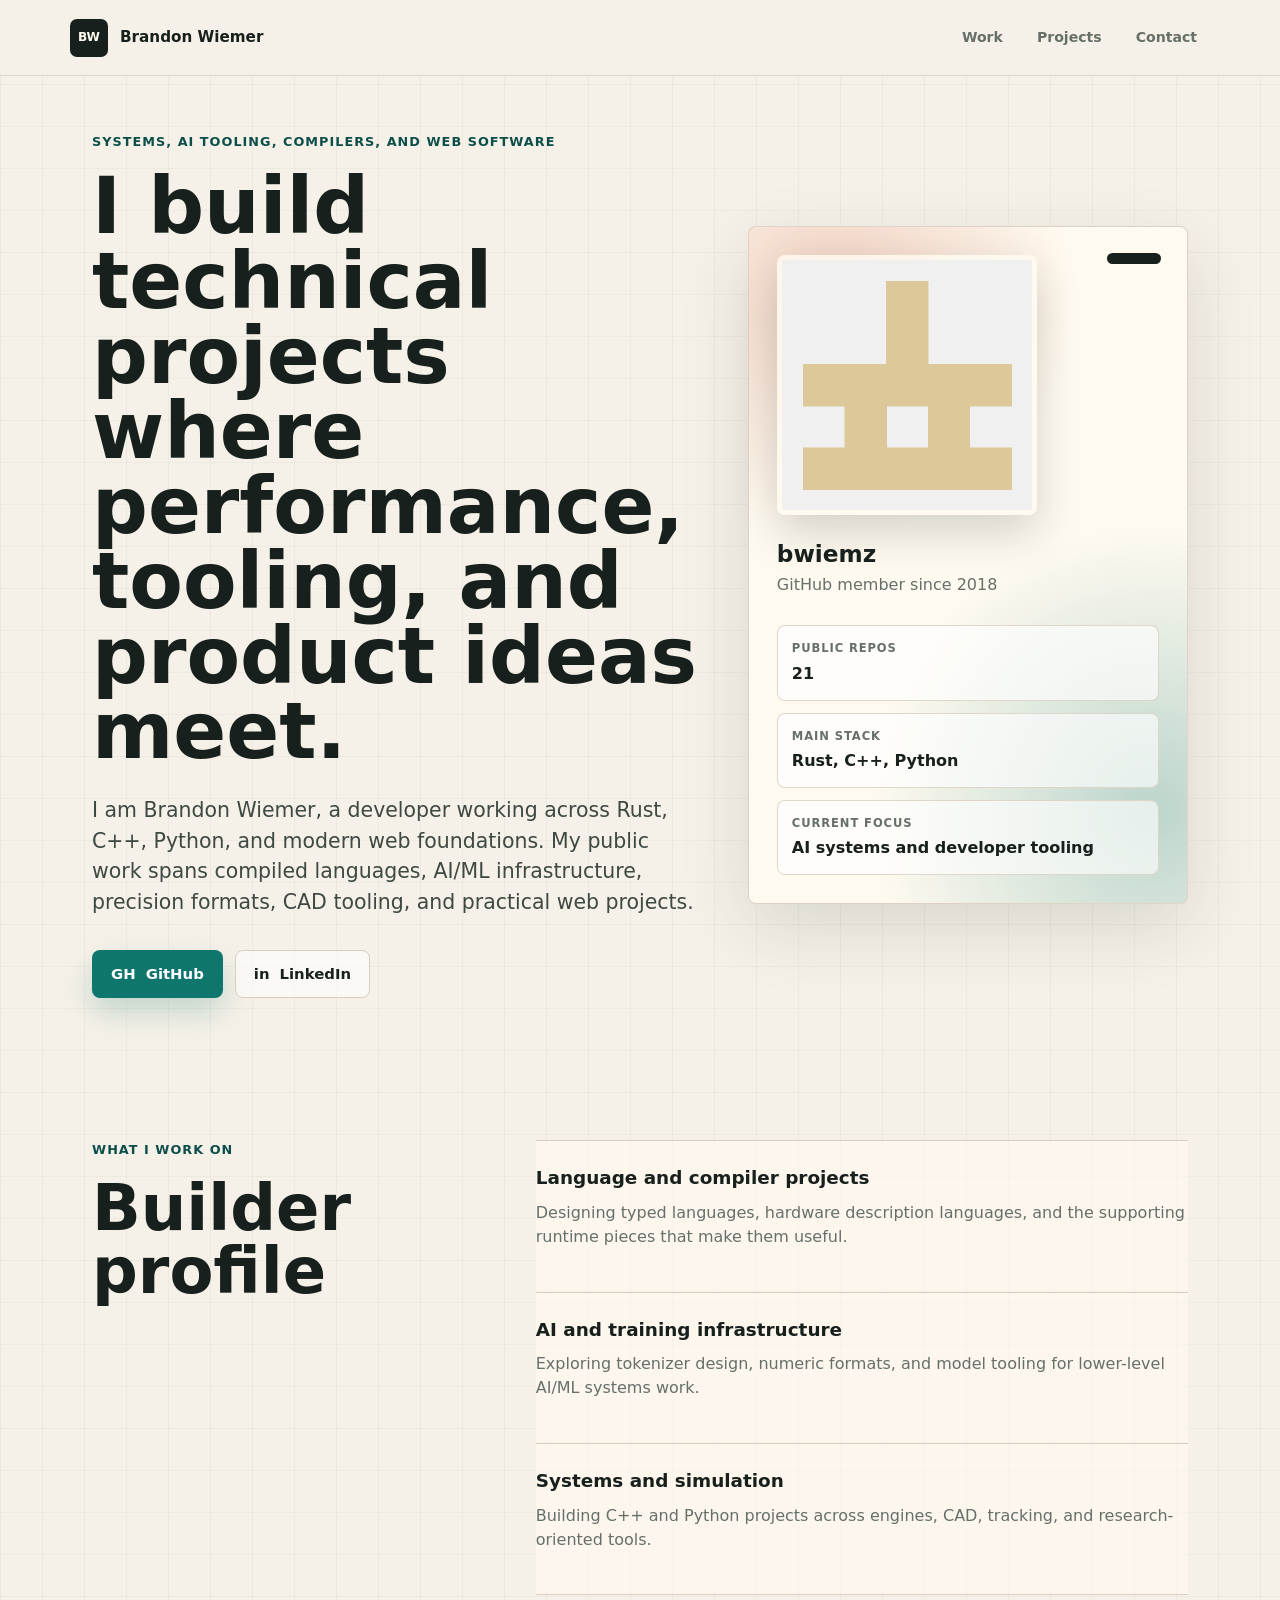
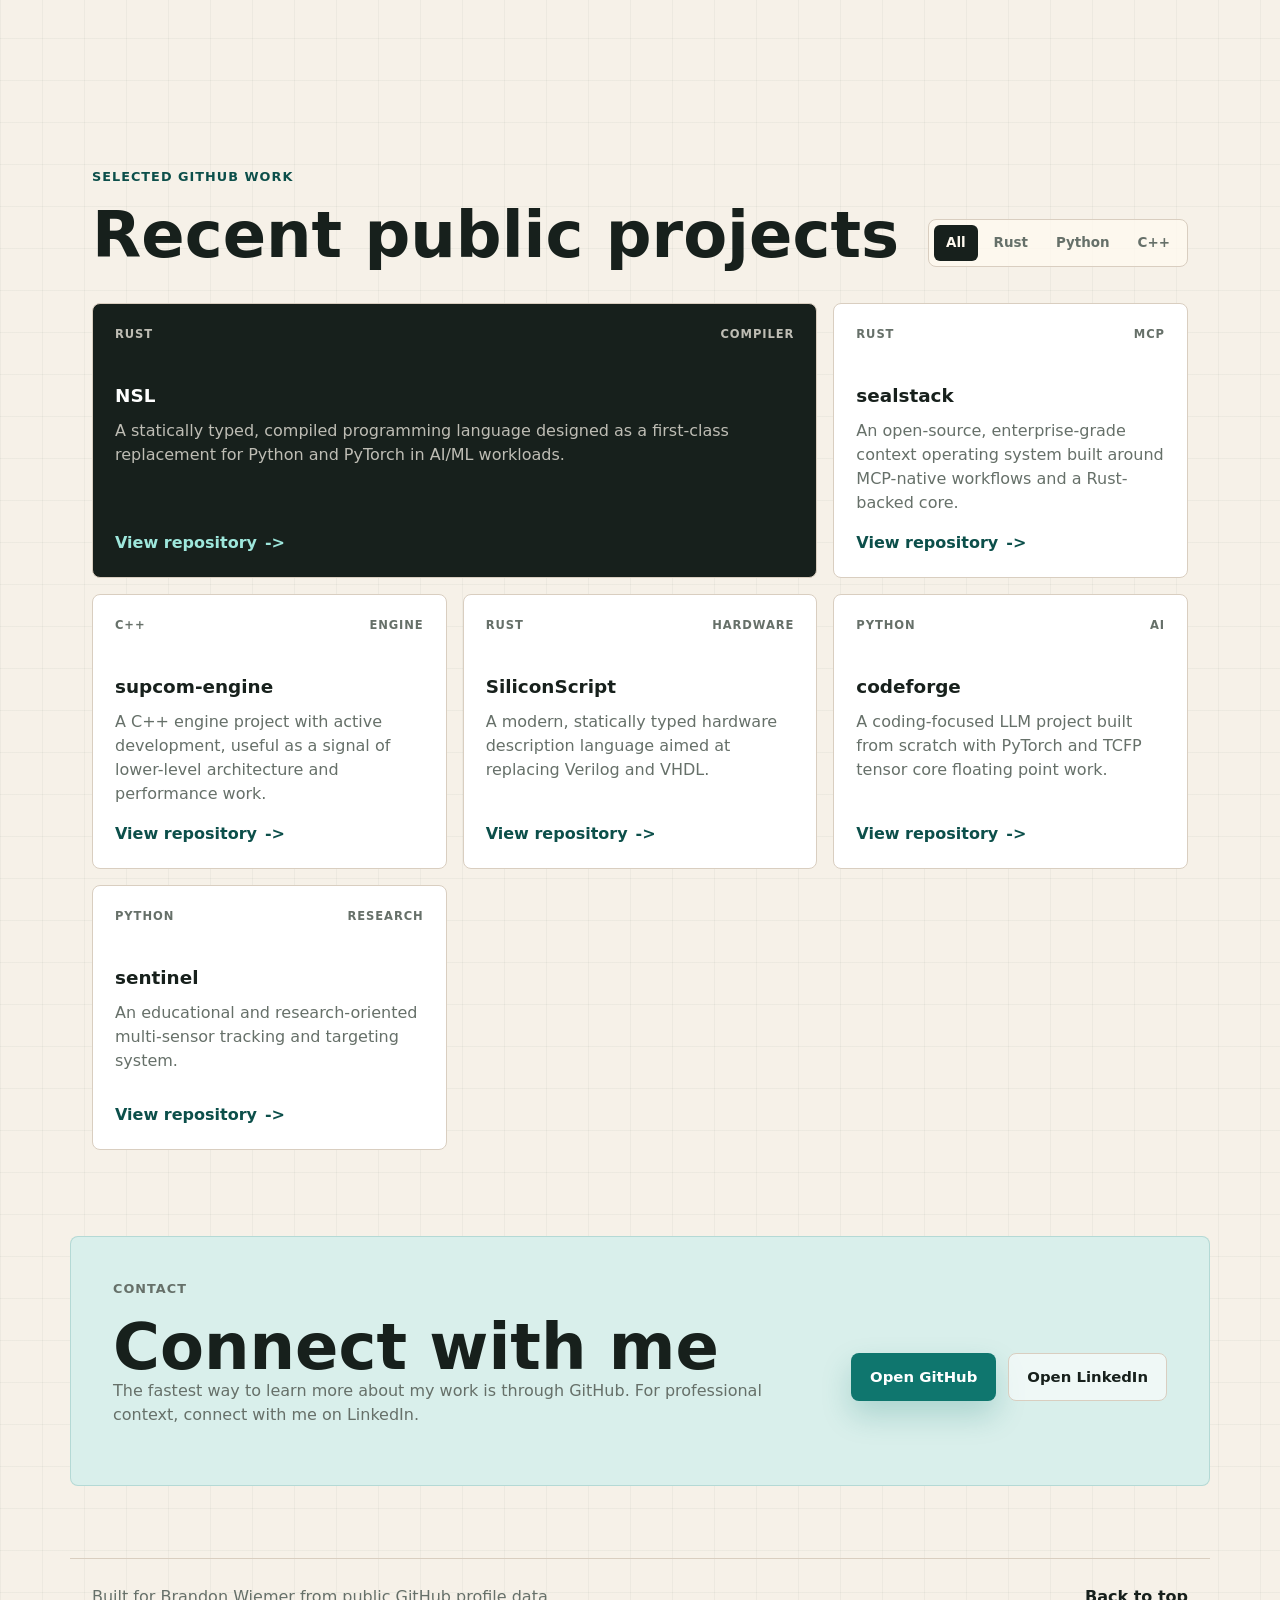
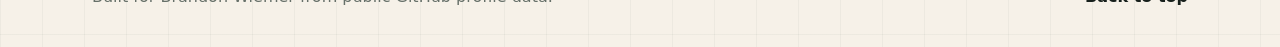
==== index.html @ 53d50779 "Create personal portfolio site" ====
<!doctype html>
<html lang="en">
  <head>
    <meta charset="utf-8">
    <meta name="viewport" content="width=device-width, initial-scale=1">
    <meta name="description" content="Personal portfolio for Brandon Wiemer, a developer building systems, AI tooling, languages, and hardware-adjacent software.">
    <title>Brandon Wiemer | Developer Portfolio</title>
    <link rel="stylesheet" href="styles.css">
  </head>
  <body>
    <header class="site-header" id="top">
      <a class="brand" href="#top" aria-label="Brandon Wiemer home">
        <span class="brand-mark">BW</span>
        <span>Brandon Wiemer</span>
      </a>

      <nav class="nav-links" aria-label="Primary navigation">
        <a href="#work">Work</a>
        <a href="#projects">Projects</a>
        <a href="#contact">Contact</a>
      </nav>
    </header>

    <main>
      <section class="hero section-band" aria-labelledby="intro-title">
        <div class="hero-copy">
          <p class="availability">Systems, AI tooling, compilers, and web software</p>
          <h1 id="intro-title">I build technical projects where performance, tooling, and product ideas meet.</h1>
          <p class="hero-text">
            I am Brandon Wiemer, a developer working across Rust, C++, Python, and modern web foundations.
            My public work spans compiled languages, AI/ML infrastructure, precision formats, CAD tooling, and practical web projects.
          </p>
          <div class="hero-actions" aria-label="Profile links">
            <a class="button primary" href="https://github.com/bwiemz" target="_blank" rel="noreferrer">
              <span aria-hidden="true">GH</span>
              GitHub
            </a>
            <a class="button secondary" href="https://www.linkedin.com/in/brandon-wiemer-1b8606152" target="_blank" rel="noreferrer">
              <span aria-hidden="true">in</span>
              LinkedIn
            </a>
          </div>
        </div>

        <aside class="profile-panel" aria-label="GitHub profile summary">
          <img src="assets/github-avatar.png" alt="Brandon Wiemer GitHub avatar" class="avatar">
          <div>
            <p class="profile-name">bwiemz</p>
            <p class="profile-meta">GitHub member since 2018</p>
          </div>
          <dl class="quick-stats">
            <div>
              <dt>Public repos</dt>
              <dd>21</dd>
            </div>
            <div>
              <dt>Main stack</dt>
              <dd>Rust, C++, Python</dd>
            </div>
            <div>
              <dt>Current focus</dt>
              <dd>AI systems and developer tooling</dd>
            </div>
          </dl>
        </aside>
      </section>

      <section class="section section-grid" id="work" aria-labelledby="work-title">
        <div>
          <p class="section-label">What I Work On</p>
          <h2 id="work-title">Builder profile</h2>
        </div>
        <div class="focus-list">
          <article>
            <h3>Language and compiler projects</h3>
            <p>Designing typed languages, hardware description languages, and the supporting runtime pieces that make them useful.</p>
          </article>
          <article>
            <h3>AI and training infrastructure</h3>
            <p>Exploring tokenizer design, numeric formats, and model tooling for lower-level AI/ML systems work.</p>
          </article>
          <article>
            <h3>Systems and simulation</h3>
            <p>Building C++ and Python projects across engines, CAD, tracking, and research-oriented tools.</p>
          </article>
        </div>
      </section>

      <section class="section projects-section" id="projects" aria-labelledby="projects-title">
        <div class="section-heading">
          <div>
            <p class="section-label">Selected GitHub Work</p>
            <h2 id="projects-title">Recent public projects</h2>
          </div>
          <div class="project-filters" aria-label="Filter projects">
            <button class="filter-button active" type="button" data-filter="all">All</button>
            <button class="filter-button" type="button" data-filter="Rust">Rust</button>
            <button class="filter-button" type="button" data-filter="Python">Python</button>
            <button class="filter-button" type="button" data-filter="C++">C++</button>
          </div>
        </div>

        <div class="project-grid" id="project-grid">
          <article class="project-card feature" data-language="Rust">
            <div class="project-topline">
              <span>Rust</span>
              <span>Compiler</span>
            </div>
            <h3>NSL</h3>
            <p>A statically typed, compiled programming language designed as a first-class replacement for Python and PyTorch in AI/ML workloads.</p>
            <a href="https://github.com/bwiemz/NSL" target="_blank" rel="noreferrer">View repository</a>
          </article>

          <article class="project-card" data-language="Rust">
            <div class="project-topline">
              <span>Rust</span>
              <span>MCP</span>
            </div>
            <h3>sealstack</h3>
            <p>An open-source, enterprise-grade context operating system built around MCP-native workflows and a Rust-backed core.</p>
            <a href="https://github.com/bwiemz/sealstack" target="_blank" rel="noreferrer">View repository</a>
          </article>

          <article class="project-card" data-language="C++">
            <div class="project-topline">
              <span>C++</span>
              <span>Engine</span>
            </div>
            <h3>supcom-engine</h3>
            <p>A C++ engine project with active development, useful as a signal of lower-level architecture and performance work.</p>
            <a href="https://github.com/bwiemz/supcom-engine" target="_blank" rel="noreferrer">View repository</a>
          </article>

          <article class="project-card" data-language="Rust">
            <div class="project-topline">
              <span>Rust</span>
              <span>Hardware</span>
            </div>
            <h3>SiliconScript</h3>
            <p>A modern, statically typed hardware description language aimed at replacing Verilog and VHDL.</p>
            <a href="https://github.com/bwiemz/SiliconScript" target="_blank" rel="noreferrer">View repository</a>
          </article>

          <article class="project-card" data-language="Python">
            <div class="project-topline">
              <span>Python</span>
              <span>AI</span>
            </div>
            <h3>codeforge</h3>
            <p>A coding-focused LLM project built from scratch with PyTorch and TCFP tensor core floating point work.</p>
            <a href="https://github.com/bwiemz/codeforge" target="_blank" rel="noreferrer">View repository</a>
          </article>

          <article class="project-card" data-language="Python">
            <div class="project-topline">
              <span>Python</span>
              <span>Research</span>
            </div>
            <h3>sentinel</h3>
            <p>An educational and research-oriented multi-sensor tracking and targeting system.</p>
            <a href="https://github.com/bwiemz/sentinel" target="_blank" rel="noreferrer">View repository</a>
          </article>
        </div>
      </section>

      <section class="section contact-section" id="contact" aria-labelledby="contact-title">
        <div>
          <p class="section-label">Contact</p>
          <h2 id="contact-title">Connect with me</h2>
          <p>
            The fastest way to learn more about my work is through GitHub. For professional context,
            connect with me on LinkedIn.
          </p>
        </div>
        <div class="contact-actions">
          <a class="button primary" href="https://github.com/bwiemz" target="_blank" rel="noreferrer">Open GitHub</a>
          <a class="button secondary" href="https://www.linkedin.com/in/brandon-wiemer-1b8606152" target="_blank" rel="noreferrer">Open LinkedIn</a>
        </div>
      </section>
    </main>

    <footer class="site-footer">
      <p>Built for Brandon Wiemer from public GitHub profile data.</p>
      <a href="#top">Back to top</a>
    </footer>

    <script src="script.js"></script>
  </body>
</html>
---- styles.css ----
:root {
  color-scheme: light;
  --bg: #f6f1e8;
  --ink: #17201c;
  --muted: #667069;
  --surface: #fffaf0;
  --surface-strong: #ffffff;
  --line: #d9cec0;
  --accent: #0f766e;
  --accent-dark: #0c4f4a;
  --accent-soft: #d9efeb;
  --coral: #c6583b;
  --gold: #c7932e;
  --shadow: 0 24px 70px rgba(31, 42, 37, 0.13);
  --radius: 8px;
  --max: 1140px;
  font-family: Inter, ui-sans-serif, system-ui, -apple-system, BlinkMacSystemFont, "Segoe UI", sans-serif;
}

* {
  box-sizing: border-box;
}

html {
  scroll-behavior: smooth;
}

body {
  margin: 0;
  background:
    linear-gradient(90deg, rgba(23, 32, 28, 0.04) 1px, transparent 1px),
    linear-gradient(rgba(23, 32, 28, 0.04) 1px, transparent 1px),
    var(--bg);
  background-size: 42px 42px;
  color: var(--ink);
  line-height: 1.5;
  overflow-x: hidden;
}

a {
  color: inherit;
}

.site-header {
  align-items: center;
  backdrop-filter: blur(18px);
  background: rgba(246, 241, 232, 0.82);
  border-bottom: 1px solid rgba(217, 206, 192, 0.8);
  display: flex;
  justify-content: space-between;
  left: 0;
  padding: 18px max(22px, calc((100vw - var(--max)) / 2));
  position: sticky;
  right: 0;
  top: 0;
  z-index: 10;
}

.brand {
  align-items: center;
  display: inline-flex;
  font-size: 0.95rem;
  font-weight: 800;
  gap: 12px;
  letter-spacing: 0;
  text-decoration: none;
}

.brand-mark {
  align-items: center;
  aspect-ratio: 1;
  background: var(--ink);
  border-radius: 7px;
  color: var(--surface);
  display: inline-flex;
  font-size: 0.76rem;
  justify-content: center;
  width: 38px;
}

.nav-links {
  display: flex;
  gap: 8px;
}

.nav-links a {
  border-radius: 999px;
  color: var(--muted);
  font-size: 0.88rem;
  font-weight: 700;
  padding: 9px 13px;
  text-decoration: none;
}

.nav-links a:hover,
.nav-links a:focus-visible {
  background: rgba(15, 118, 110, 0.09);
  color: var(--accent-dark);
  outline: none;
}

.section,
.section-band {
  margin: 0 auto;
  max-width: var(--max);
  padding: 86px 22px;
}

.hero {
  align-items: center;
  display: grid;
  gap: 48px;
  grid-template-columns: minmax(0, 1.16fr) minmax(300px, 0.84fr);
  min-height: calc(100vh - 76px);
  padding-bottom: 56px;
  padding-top: 56px;
}

.availability,
.section-label {
  color: var(--accent-dark);
  font-size: 0.8rem;
  font-weight: 900;
  letter-spacing: 0.08em;
  margin: 0 0 18px;
  text-transform: uppercase;
}

h1,
h2,
h3,
p {
  margin-top: 0;
}

h1 {
  font-size: clamp(3.05rem, 6.1vw, 5.5rem);
  letter-spacing: 0;
  line-height: 0.96;
  margin-bottom: 26px;
  max-width: 760px;
}

h2 {
  font-size: clamp(2rem, 5vw, 4.2rem);
  letter-spacing: 0;
  line-height: 0.98;
  margin-bottom: 0;
}

h3 {
  font-size: 1.15rem;
  line-height: 1.18;
  margin-bottom: 12px;
}

.hero-text {
  color: #3d4942;
  font-size: clamp(1.04rem, 2vw, 1.28rem);
  max-width: 720px;
}

.hero-actions,
.contact-actions {
  display: flex;
  flex-wrap: wrap;
  gap: 12px;
  margin-top: 32px;
}

.button {
  align-items: center;
  border: 1px solid transparent;
  border-radius: var(--radius);
  display: inline-flex;
  font-size: 0.93rem;
  font-weight: 800;
  gap: 10px;
  justify-content: center;
  min-height: 48px;
  padding: 0 18px;
  text-decoration: none;
  transition: transform 160ms ease, box-shadow 160ms ease, background 160ms ease;
}

.button:hover,
.button:focus-visible {
  outline: none;
  transform: translateY(-2px);
}

.button.primary {
  background: var(--accent);
  box-shadow: 0 14px 30px rgba(15, 118, 110, 0.22);
  color: white;
}

.button.secondary {
  background: rgba(255, 255, 255, 0.58);
  border-color: var(--line);
  color: var(--ink);
}

.profile-panel {
  background:
    radial-gradient(circle at 20% 10%, rgba(198, 88, 59, 0.25), transparent 34%),
    radial-gradient(circle at 92% 86%, rgba(15, 118, 110, 0.28), transparent 40%),
    var(--surface);
  border: 1px solid rgba(217, 206, 192, 0.86);
  border-radius: var(--radius);
  box-shadow: var(--shadow);
  padding: 28px;
  position: relative;
}

.profile-panel::before {
  background: var(--ink);
  border-radius: 999px;
  content: "";
  height: 11px;
  position: absolute;
  right: 26px;
  top: 26px;
  width: 54px;
}

.avatar {
  aspect-ratio: 1;
  border: 5px solid rgba(255, 250, 240, 0.88);
  border-radius: var(--radius);
  box-shadow: 0 18px 45px rgba(23, 32, 28, 0.18);
  display: block;
  margin-bottom: 22px;
  object-fit: cover;
  width: min(100%, 260px);
}

.profile-name {
  font-size: 1.45rem;
  font-weight: 900;
  margin-bottom: 2px;
}

.profile-meta {
  color: var(--muted);
  margin-bottom: 28px;
}

.quick-stats {
  display: grid;
  gap: 12px;
  margin: 0;
}

.quick-stats div {
  background: rgba(255, 255, 255, 0.62);
  border: 1px solid rgba(217, 206, 192, 0.8);
  border-radius: var(--radius);
  padding: 14px;
}

.quick-stats dt {
  color: var(--muted);
  font-size: 0.72rem;
  font-weight: 900;
  letter-spacing: 0.08em;
  margin-bottom: 4px;
  text-transform: uppercase;
}

.quick-stats dd {
  font-size: 1rem;
  font-weight: 850;
  margin: 0;
}

.section-grid {
  display: grid;
  gap: 44px;
  grid-template-columns: 0.76fr 1.24fr;
}

.focus-list {
  display: grid;
  gap: 1px;
}

.focus-list article {
  background: rgba(255, 250, 240, 0.68);
  border-top: 1px solid var(--line);
  padding: 26px 0;
}

.focus-list article:last-child {
  border-bottom: 1px solid var(--line);
}

.focus-list p,
.project-card p,
.contact-section p,
.site-footer p {
  color: var(--muted);
}

.section-heading {
  align-items: end;
  display: flex;
  gap: 24px;
  justify-content: space-between;
  margin-bottom: 36px;
}

.project-filters {
  background: rgba(255, 250, 240, 0.78);
  border: 1px solid var(--line);
  border-radius: var(--radius);
  display: flex;
  gap: 4px;
  padding: 5px;
}

.filter-button {
  background: transparent;
  border: 0;
  border-radius: 6px;
  color: var(--muted);
  cursor: pointer;
  font: inherit;
  font-size: 0.84rem;
  font-weight: 850;
  min-height: 36px;
  padding: 0 12px;
}

.filter-button.active,
.filter-button:hover,
.filter-button:focus-visible {
  background: var(--ink);
  color: var(--surface);
  outline: none;
}

.project-grid {
  display: grid;
  gap: 16px;
  grid-template-columns: repeat(3, minmax(0, 1fr));
}

.project-card {
  background: var(--surface-strong);
  border: 1px solid var(--line);
  border-radius: var(--radius);
  display: flex;
  flex-direction: column;
  min-height: 265px;
  padding: 22px;
}

.project-card.feature {
  background: var(--ink);
  color: white;
  grid-column: span 2;
}

.project-card.feature p,
.project-card.feature .project-topline {
  color: rgba(255, 250, 240, 0.72);
}

.project-topline {
  color: var(--muted);
  display: flex;
  font-size: 0.72rem;
  font-weight: 900;
  justify-content: space-between;
  letter-spacing: 0.08em;
  margin-bottom: 42px;
  text-transform: uppercase;
}

.project-card a {
  align-items: center;
  color: var(--accent-dark);
  display: inline-flex;
  font-weight: 900;
  margin-top: auto;
  text-decoration: none;
}

.project-card.feature a {
  color: #9ee7dc;
}

.project-card a::after {
  content: "->";
  margin-left: 8px;
}

.project-card.is-hidden {
  display: none;
}

.contact-section {
  align-items: center;
  background: var(--accent-soft);
  border: 1px solid rgba(15, 118, 110, 0.18);
  border-radius: var(--radius);
  display: grid;
  gap: 32px;
  grid-template-columns: minmax(0, 1fr) auto;
  margin-bottom: 72px;
  padding: 42px;
}

.site-footer {
  align-items: center;
  border-top: 1px solid var(--line);
  display: flex;
  justify-content: space-between;
  margin: 0 auto;
  max-width: var(--max);
  padding: 26px 22px 38px;
}

.site-footer p {
  margin: 0;
}

.site-footer a {
  font-weight: 850;
  text-decoration: none;
}

@media (max-width: 860px) {
  .site-header {
    align-items: flex-start;
    gap: 16px;
  }

  .nav-links {
    flex-wrap: wrap;
    justify-content: flex-end;
  }

  .hero,
  .section-grid,
  .contact-section {
    grid-template-columns: 1fr;
  }

  .hero {
    min-height: auto;
    padding-top: 56px;
  }

  .section,
  .section-band {
    padding: 64px 20px;
  }

  .section-heading {
    align-items: flex-start;
    flex-direction: column;
  }

  .project-grid {
    grid-template-columns: 1fr 1fr;
  }

  .project-card.feature {
    grid-column: span 2;
  }

  .contact-actions {
    margin-top: 0;
  }
}

@media (max-width: 560px) {
  .site-header {
    flex-wrap: wrap;
    position: static;
  }

  .brand {
    font-size: 0.84rem;
  }

  .nav-links a {
    padding: 7px 8px;
  }

  .nav-links {
    justify-content: flex-start;
    width: 100%;
  }

  h1 {
    font-size: 2.35rem;
    line-height: 1.05;
    max-width: 100%;
  }

  .hero-copy,
  .profile-panel,
  .section-heading,
  .focus-list,
  .project-grid,
  .contact-section {
    max-width: 350px;
  }

  .availability,
  .section-label {
    font-size: 0.72rem;
    letter-spacing: 0.04em;
    line-height: 1.35;
  }

  .hero-text {
    font-size: 1rem;
  }

  .hero-actions,
  .project-filters,
  .contact-actions,
  .site-footer {
    align-items: stretch;
    flex-direction: column;
  }

  .project-filters {
    width: 100%;
  }

  .project-grid {
    grid-template-columns: 1fr;
  }

  .project-card.feature {
    grid-column: span 1;
  }

  .contact-section {
    padding: 26px;
  }
}

@media (prefers-reduced-motion: reduce) {
  html {
    scroll-behavior: auto;
  }

  *,
  *::before,
  *::after {
    transition-duration: 0.01ms !important;
  }
}
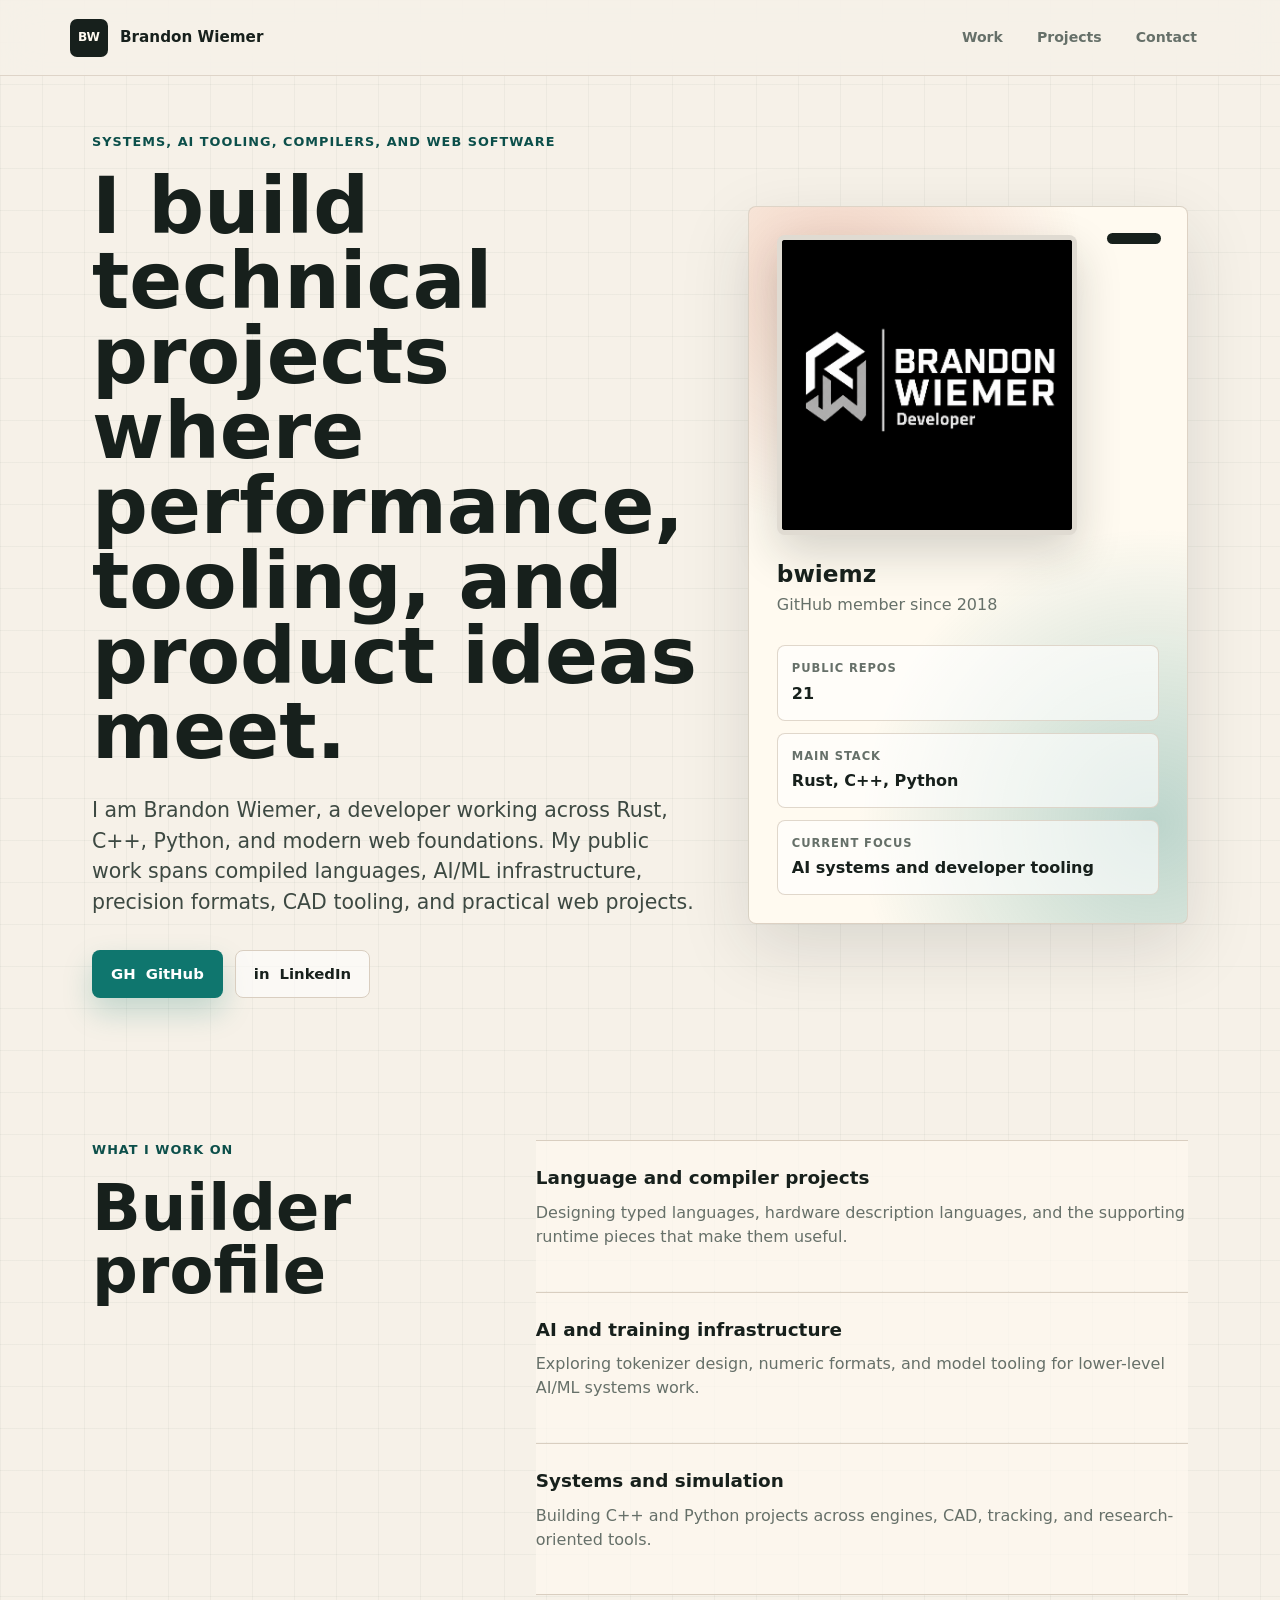
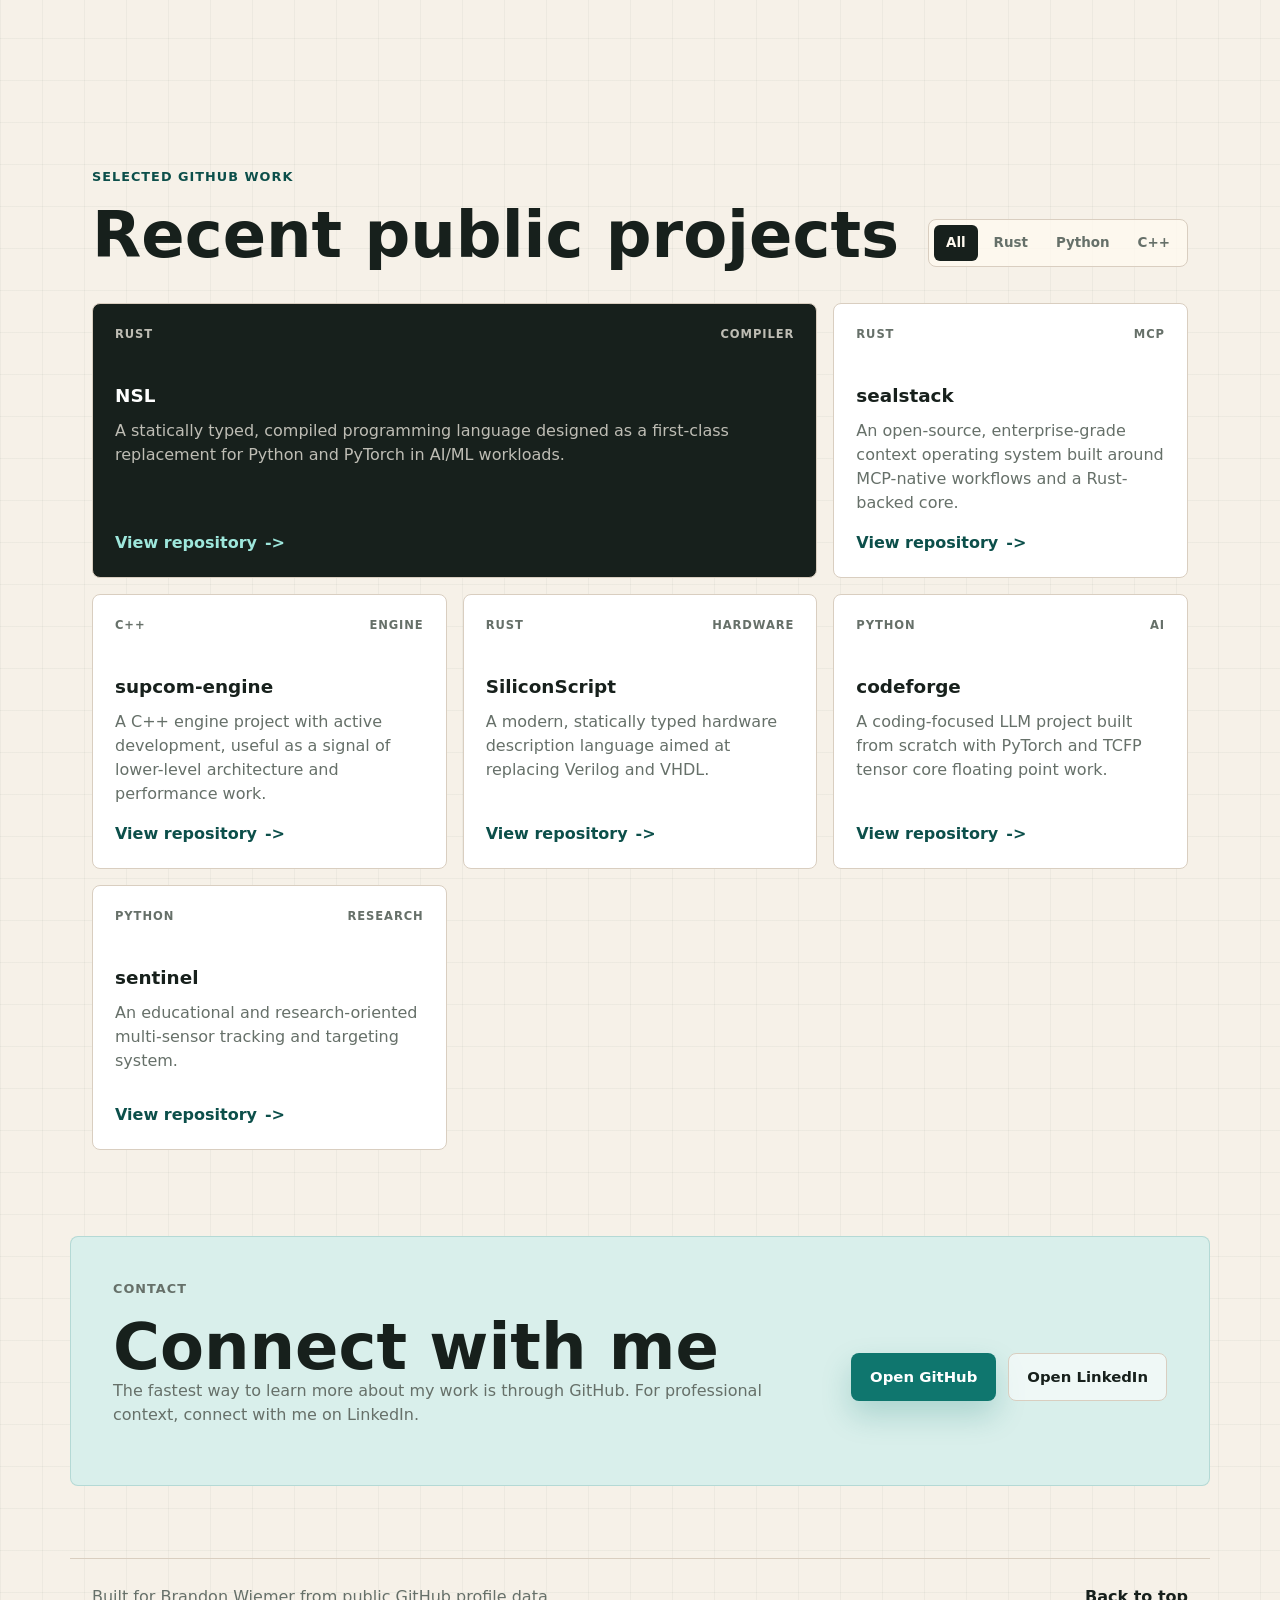
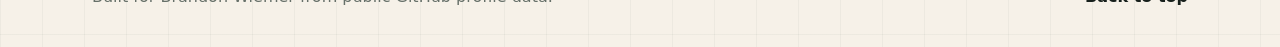
==== commit 74d45971: "Use Brandon brand graphic on portfolio" ====
--- a/index.html
+++ b/index.html
@@ -43,7 +43,7 @@
         </div>
 
         <aside class="profile-panel" aria-label="GitHub profile summary">
-          <img src="assets/github-avatar.png" alt="Brandon Wiemer GitHub avatar" class="avatar">
+          <img src="assets/brand-profile.png" alt="Brandon Wiemer developer brand graphic" class="avatar">
           <div>
             <p class="profile-name">bwiemz</p>
             <p class="profile-meta">GitHub member since 2018</p>
--- a/styles.css
+++ b/styles.css
@@ -226,13 +226,15 @@
 
 .avatar {
   aspect-ratio: 1;
+  background: #020202;
   border: 5px solid rgba(255, 250, 240, 0.88);
   border-radius: var(--radius);
   box-shadow: 0 18px 45px rgba(23, 32, 28, 0.18);
   display: block;
   margin-bottom: 22px;
   object-fit: cover;
-  width: min(100%, 260px);
+  object-position: center;
+  width: min(100%, 300px);
 }
 
 .profile-name {
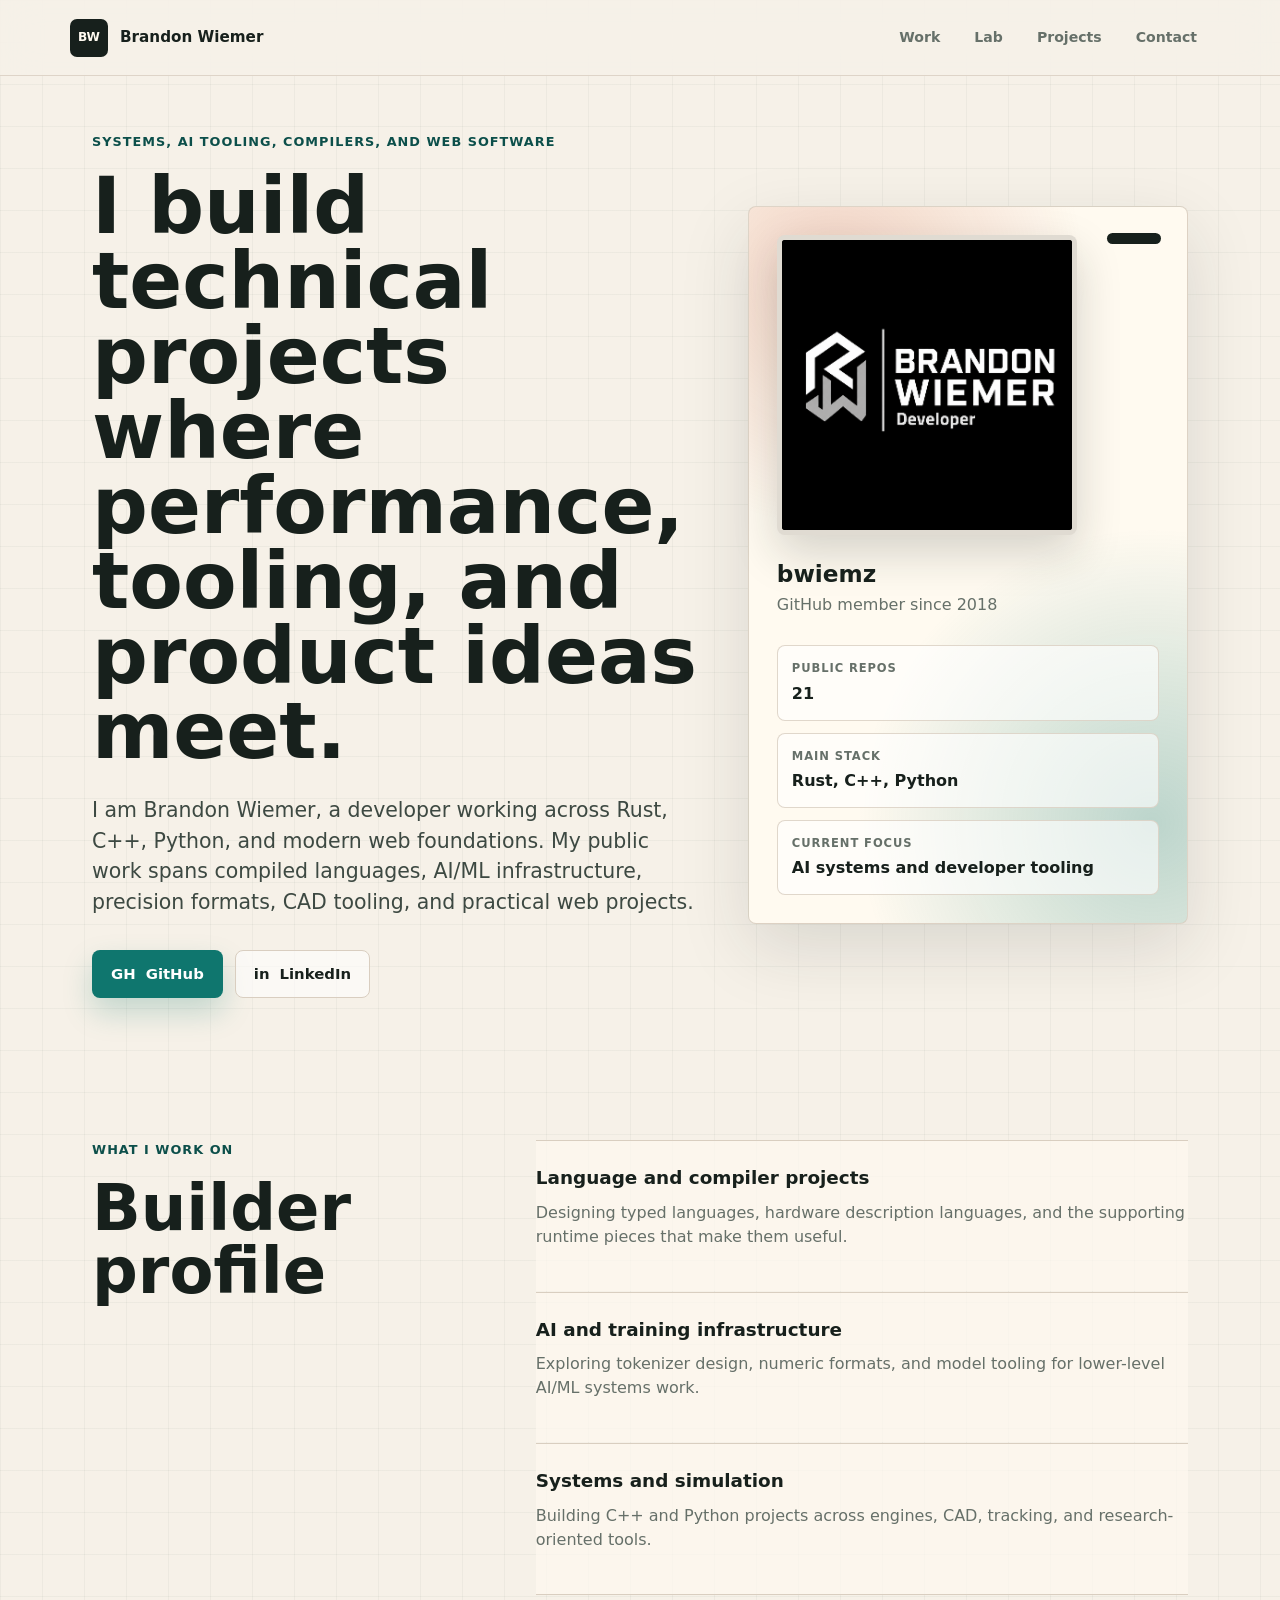
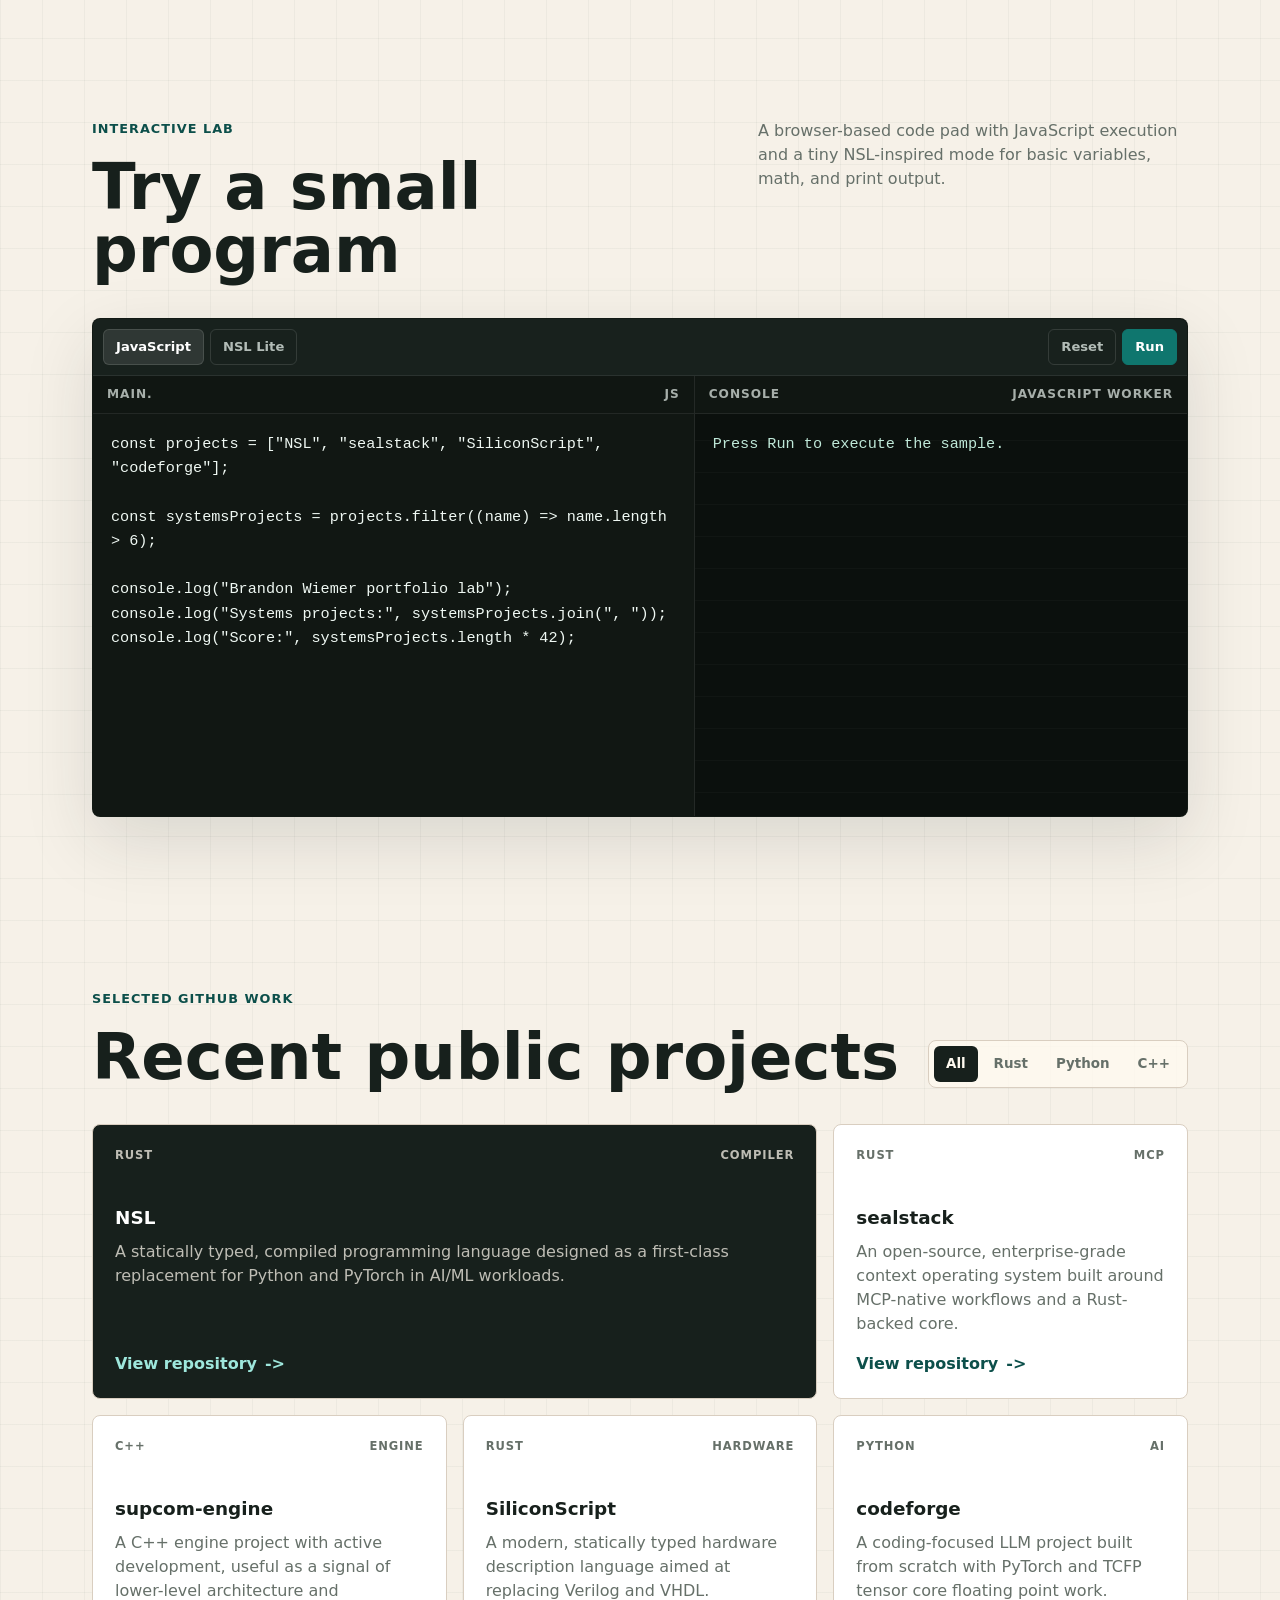
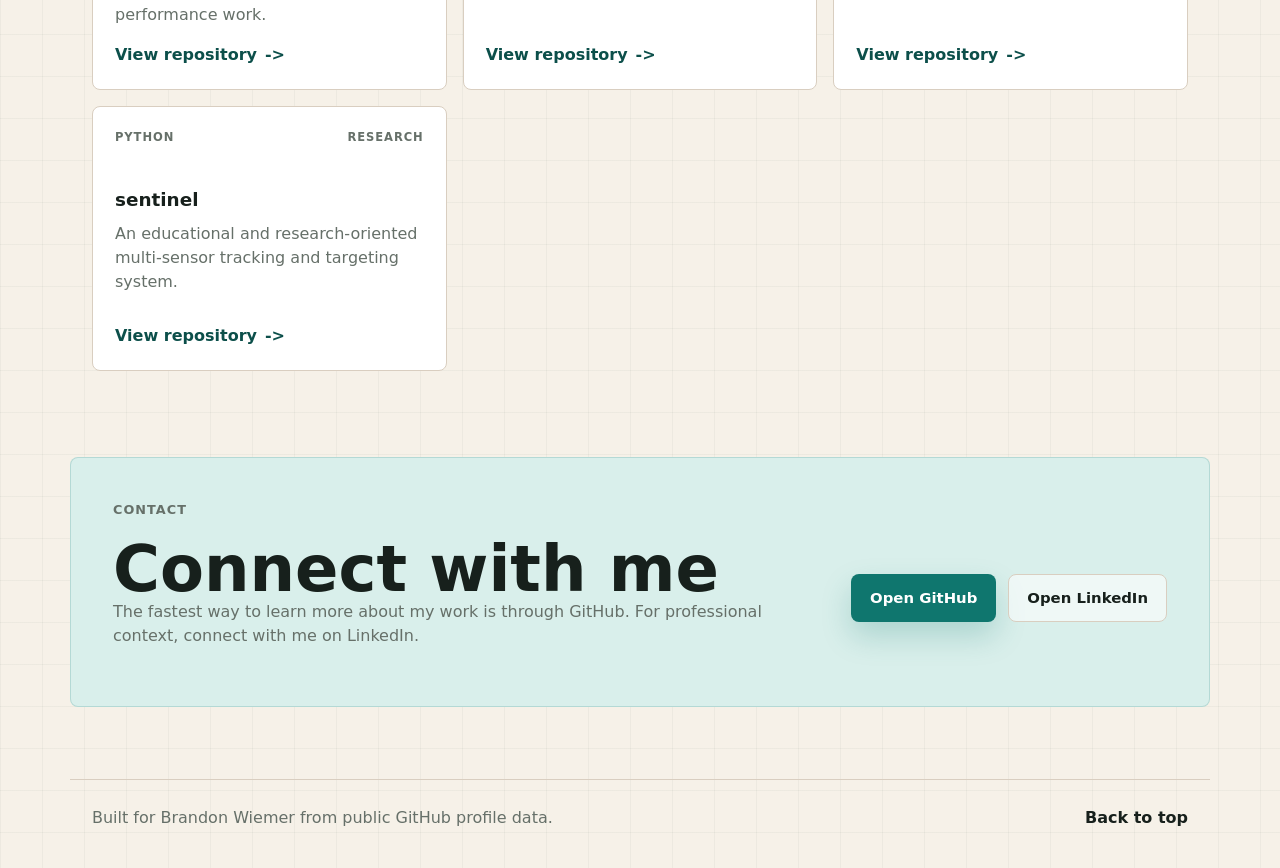
==== commit ee4c8b8f: "Add interactive code lab" ====
--- a/index.html
+++ b/index.html
@@ -16,6 +16,7 @@
 
       <nav class="nav-links" aria-label="Primary navigation">
         <a href="#work">Work</a>
+        <a href="#lab">Lab</a>
         <a href="#projects">Projects</a>
         <a href="#contact">Contact</a>
       </nav>
@@ -86,6 +87,46 @@
         </div>
       </section>
 
+      <section class="section lab-section" id="lab" aria-labelledby="lab-title">
+        <div class="section-heading lab-heading">
+          <div>
+            <p class="section-label">Interactive Lab</p>
+            <h2 id="lab-title">Try a small program</h2>
+          </div>
+          <p class="lab-intro">
+            A browser-based code pad with JavaScript execution and a tiny NSL-inspired mode for basic variables, math, and print output.
+          </p>
+        </div>
+
+        <div class="code-lab" aria-label="Interactive code playground">
+          <div class="lab-toolbar">
+            <div class="language-tabs" role="tablist" aria-label="Choose code language">
+              <button class="language-tab active" type="button" data-language="javascript">JavaScript</button>
+              <button class="language-tab" type="button" data-language="nsl">NSL Lite</button>
+            </div>
+            <div class="lab-actions">
+              <button class="icon-button" type="button" id="reset-code" aria-label="Reset code">Reset</button>
+              <button class="icon-button run" type="button" id="run-code" aria-label="Run code">Run</button>
+            </div>
+          </div>
+
+          <div class="lab-workspace">
+            <label class="editor-pane">
+              <span>main.<span id="file-extension">js</span></span>
+              <textarea id="code-editor" spellcheck="false" aria-label="Code editor"></textarea>
+            </label>
+
+            <div class="output-pane" aria-live="polite">
+              <div class="output-header">
+                <span>Console</span>
+                <span id="runtime-label">JavaScript worker</span>
+              </div>
+              <pre id="code-output">Press Run to execute the sample.</pre>
+            </div>
+          </div>
+        </div>
+      </section>
+
       <section class="section projects-section" id="projects" aria-labelledby="projects-title">
         <div class="section-heading">
           <div>
--- a/styles.css
+++ b/styles.css
@@ -402,6 +402,138 @@
   display: none;
 }
 
+.lab-section {
+  padding-top: 38px;
+}
+
+.lab-heading {
+  align-items: start;
+}
+
+.lab-intro {
+  color: var(--muted);
+  margin: 0;
+  max-width: 430px;
+}
+
+.code-lab {
+  background: #111713;
+  border: 1px solid rgba(23, 32, 28, 0.24);
+  border-radius: var(--radius);
+  box-shadow: var(--shadow);
+  color: #eff8f3;
+  overflow: hidden;
+}
+
+.lab-toolbar {
+  align-items: center;
+  background: #18211d;
+  border-bottom: 1px solid rgba(255, 255, 255, 0.08);
+  display: flex;
+  justify-content: space-between;
+  padding: 10px;
+}
+
+.language-tabs,
+.lab-actions {
+  display: flex;
+  gap: 6px;
+}
+
+.language-tab,
+.icon-button {
+  background: transparent;
+  border: 1px solid rgba(255, 255, 255, 0.12);
+  border-radius: 6px;
+  color: rgba(239, 248, 243, 0.72);
+  cursor: pointer;
+  font: inherit;
+  font-size: 0.82rem;
+  font-weight: 850;
+  min-height: 36px;
+  padding: 0 12px;
+}
+
+.language-tab.active,
+.language-tab:hover,
+.language-tab:focus-visible,
+.icon-button:hover,
+.icon-button:focus-visible {
+  background: rgba(255, 255, 255, 0.1);
+  color: #ffffff;
+  outline: none;
+}
+
+.icon-button.run {
+  background: var(--accent);
+  border-color: var(--accent);
+  color: white;
+}
+
+.lab-workspace {
+  display: grid;
+  grid-template-columns: minmax(0, 1.1fr) minmax(320px, 0.9fr);
+  min-height: 440px;
+}
+
+.editor-pane,
+.output-pane {
+  display: flex;
+  flex-direction: column;
+  min-width: 0;
+}
+
+.editor-pane {
+  border-right: 1px solid rgba(255, 255, 255, 0.08);
+}
+
+.editor-pane > span,
+.output-header {
+  align-items: center;
+  background: #101612;
+  border-bottom: 1px solid rgba(255, 255, 255, 0.08);
+  color: rgba(239, 248, 243, 0.68);
+  display: flex;
+  font-size: 0.76rem;
+  font-weight: 900;
+  justify-content: space-between;
+  letter-spacing: 0.08em;
+  min-height: 38px;
+  padding: 0 14px;
+  text-transform: uppercase;
+}
+
+#code-editor,
+#code-output {
+  background: transparent;
+  border: 0;
+  color: #eff8f3;
+  flex: 1;
+  font: 0.95rem/1.6 Consolas, "Cascadia Code", "Courier New", monospace;
+  margin: 0;
+  overflow: auto;
+  padding: 18px;
+  resize: none;
+  tab-size: 2;
+  white-space: pre-wrap;
+}
+
+#code-editor:focus {
+  outline: 2px solid rgba(15, 118, 110, 0.55);
+  outline-offset: -2px;
+}
+
+#code-output {
+  color: #bfe8d8;
+}
+
+.output-pane {
+  background:
+    linear-gradient(rgba(255, 255, 255, 0.025) 1px, transparent 1px),
+    #0b100d;
+  background-size: 100% 32px;
+}
+
 .contact-section {
   align-items: center;
   background: var(--accent-soft);
@@ -446,6 +578,7 @@
 
   .hero,
   .section-grid,
+  .lab-workspace,
   .contact-section {
     grid-template-columns: 1fr;
   }
@@ -475,6 +608,11 @@
 
   .contact-actions {
     margin-top: 0;
+  }
+
+  .editor-pane {
+    border-bottom: 1px solid rgba(255, 255, 255, 0.08);
+    border-right: 0;
   }
 }
 
@@ -508,6 +646,7 @@
   .section-heading,
   .focus-list,
   .project-grid,
+  .code-lab,
   .contact-section {
     max-width: 350px;
   }
@@ -531,6 +670,21 @@
     flex-direction: column;
   }
 
+  .lab-toolbar {
+    align-items: stretch;
+    flex-direction: column;
+  }
+
+  .language-tabs,
+  .lab-actions {
+    display: grid;
+    grid-template-columns: 1fr 1fr;
+  }
+
+  .lab-workspace {
+    min-height: 640px;
+  }
+
   .project-filters {
     width: 100%;
   }
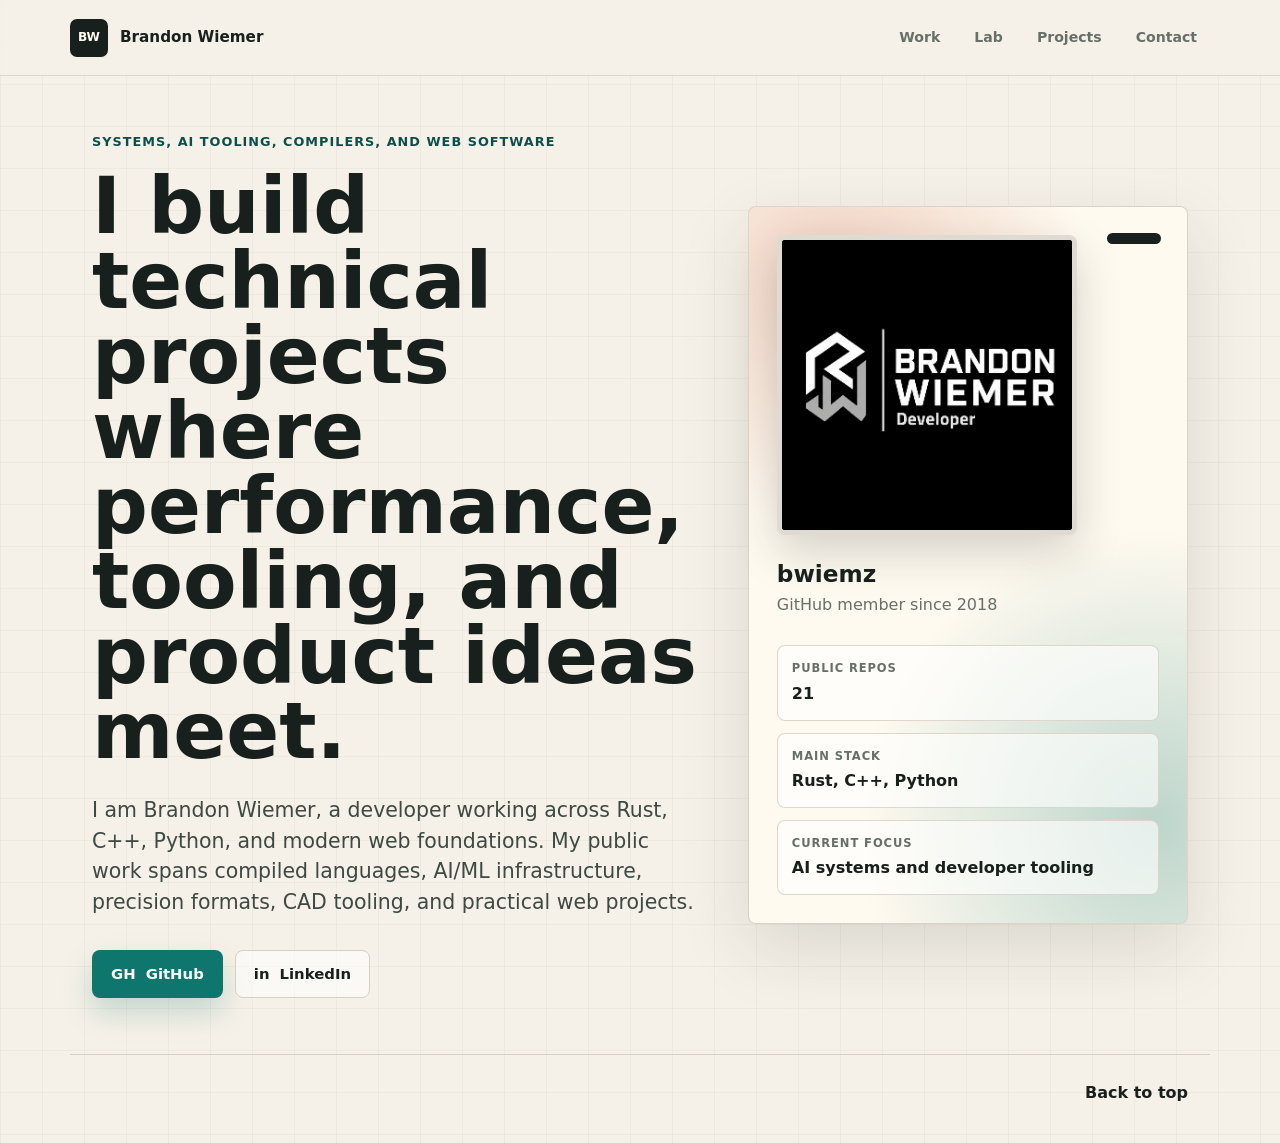
==== commit b1c63ff7: "Split portfolio pages and expand interactive lab" ====
--- a/index.html
+++ b/index.html
@@ -9,16 +9,16 @@
   </head>
   <body>
     <header class="site-header" id="top">
-      <a class="brand" href="#top" aria-label="Brandon Wiemer home">
+      <a class="brand" href="index.html" aria-label="Brandon Wiemer home">
         <span class="brand-mark">BW</span>
         <span>Brandon Wiemer</span>
       </a>
 
       <nav class="nav-links" aria-label="Primary navigation">
-        <a href="#work">Work</a>
-        <a href="#lab">Lab</a>
-        <a href="#projects">Projects</a>
-        <a href="#contact">Contact</a>
+        <a href="work.html">Work</a>
+        <a href="lab.html">Lab</a>
+        <a href="projects.html">Projects</a>
+        <a href="contact.html">Contact</a>
       </nav>
     </header>
 
@@ -65,163 +65,9 @@
           </dl>
         </aside>
       </section>
-
-      <section class="section section-grid" id="work" aria-labelledby="work-title">
-        <div>
-          <p class="section-label">What I Work On</p>
-          <h2 id="work-title">Builder profile</h2>
-        </div>
-        <div class="focus-list">
-          <article>
-            <h3>Language and compiler projects</h3>
-            <p>Designing typed languages, hardware description languages, and the supporting runtime pieces that make them useful.</p>
-          </article>
-          <article>
-            <h3>AI and training infrastructure</h3>
-            <p>Exploring tokenizer design, numeric formats, and model tooling for lower-level AI/ML systems work.</p>
-          </article>
-          <article>
-            <h3>Systems and simulation</h3>
-            <p>Building C++ and Python projects across engines, CAD, tracking, and research-oriented tools.</p>
-          </article>
-        </div>
-      </section>
-
-      <section class="section lab-section" id="lab" aria-labelledby="lab-title">
-        <div class="section-heading lab-heading">
-          <div>
-            <p class="section-label">Interactive Lab</p>
-            <h2 id="lab-title">Try a small program</h2>
-          </div>
-          <p class="lab-intro">
-            A browser-based code pad with JavaScript execution and a tiny NSL-inspired mode for basic variables, math, and print output.
-          </p>
-        </div>
-
-        <div class="code-lab" aria-label="Interactive code playground">
-          <div class="lab-toolbar">
-            <div class="language-tabs" role="tablist" aria-label="Choose code language">
-              <button class="language-tab active" type="button" data-language="javascript">JavaScript</button>
-              <button class="language-tab" type="button" data-language="nsl">NSL Lite</button>
-            </div>
-            <div class="lab-actions">
-              <button class="icon-button" type="button" id="reset-code" aria-label="Reset code">Reset</button>
-              <button class="icon-button run" type="button" id="run-code" aria-label="Run code">Run</button>
-            </div>
-          </div>
-
-          <div class="lab-workspace">
-            <label class="editor-pane">
-              <span>main.<span id="file-extension">js</span></span>
-              <textarea id="code-editor" spellcheck="false" aria-label="Code editor"></textarea>
-            </label>
-
-            <div class="output-pane" aria-live="polite">
-              <div class="output-header">
-                <span>Console</span>
-                <span id="runtime-label">JavaScript worker</span>
-              </div>
-              <pre id="code-output">Press Run to execute the sample.</pre>
-            </div>
-          </div>
-        </div>
-      </section>
-
-      <section class="section projects-section" id="projects" aria-labelledby="projects-title">
-        <div class="section-heading">
-          <div>
-            <p class="section-label">Selected GitHub Work</p>
-            <h2 id="projects-title">Recent public projects</h2>
-          </div>
-          <div class="project-filters" aria-label="Filter projects">
-            <button class="filter-button active" type="button" data-filter="all">All</button>
-            <button class="filter-button" type="button" data-filter="Rust">Rust</button>
-            <button class="filter-button" type="button" data-filter="Python">Python</button>
-            <button class="filter-button" type="button" data-filter="C++">C++</button>
-          </div>
-        </div>
-
-        <div class="project-grid" id="project-grid">
-          <article class="project-card feature" data-language="Rust">
-            <div class="project-topline">
-              <span>Rust</span>
-              <span>Compiler</span>
-            </div>
-            <h3>NSL</h3>
-            <p>A statically typed, compiled programming language designed as a first-class replacement for Python and PyTorch in AI/ML workloads.</p>
-            <a href="https://github.com/bwiemz/NSL" target="_blank" rel="noreferrer">View repository</a>
-          </article>
-
-          <article class="project-card" data-language="Rust">
-            <div class="project-topline">
-              <span>Rust</span>
-              <span>MCP</span>
-            </div>
-            <h3>sealstack</h3>
-            <p>An open-source, enterprise-grade context operating system built around MCP-native workflows and a Rust-backed core.</p>
-            <a href="https://github.com/bwiemz/sealstack" target="_blank" rel="noreferrer">View repository</a>
-          </article>
-
-          <article class="project-card" data-language="C++">
-            <div class="project-topline">
-              <span>C++</span>
-              <span>Engine</span>
-            </div>
-            <h3>supcom-engine</h3>
-            <p>A C++ engine project with active development, useful as a signal of lower-level architecture and performance work.</p>
-            <a href="https://github.com/bwiemz/supcom-engine" target="_blank" rel="noreferrer">View repository</a>
-          </article>
-
-          <article class="project-card" data-language="Rust">
-            <div class="project-topline">
-              <span>Rust</span>
-              <span>Hardware</span>
-            </div>
-            <h3>SiliconScript</h3>
-            <p>A modern, statically typed hardware description language aimed at replacing Verilog and VHDL.</p>
-            <a href="https://github.com/bwiemz/SiliconScript" target="_blank" rel="noreferrer">View repository</a>
-          </article>
-
-          <article class="project-card" data-language="Python">
-            <div class="project-topline">
-              <span>Python</span>
-              <span>AI</span>
-            </div>
-            <h3>codeforge</h3>
-            <p>A coding-focused LLM project built from scratch with PyTorch and TCFP tensor core floating point work.</p>
-            <a href="https://github.com/bwiemz/codeforge" target="_blank" rel="noreferrer">View repository</a>
-          </article>
-
-          <article class="project-card" data-language="Python">
-            <div class="project-topline">
-              <span>Python</span>
-              <span>Research</span>
-            </div>
-            <h3>sentinel</h3>
-            <p>An educational and research-oriented multi-sensor tracking and targeting system.</p>
-            <a href="https://github.com/bwiemz/sentinel" target="_blank" rel="noreferrer">View repository</a>
-          </article>
-        </div>
-      </section>
-
-      <section class="section contact-section" id="contact" aria-labelledby="contact-title">
-        <div>
-          <p class="section-label">Contact</p>
-          <h2 id="contact-title">Connect with me</h2>
-          <p>
-            The fastest way to learn more about my work is through GitHub. For professional context,
-            connect with me on LinkedIn.
-          </p>
-        </div>
-        <div class="contact-actions">
-          <a class="button primary" href="https://github.com/bwiemz" target="_blank" rel="noreferrer">Open GitHub</a>
-          <a class="button secondary" href="https://www.linkedin.com/in/brandon-wiemer-1b8606152" target="_blank" rel="noreferrer">Open LinkedIn</a>
-        </div>
-      </section>
     </main>
 
     <footer class="site-footer">
-      <p>Built for Brandon Wiemer from public GitHub profile data.</p>
       <a href="#top">Back to top</a>
     </footer>
 
--- a/styles.css
+++ b/styles.css
@@ -93,7 +93,8 @@
 }
 
 .nav-links a:hover,
-.nav-links a:focus-visible {
+.nav-links a:focus-visible,
+.nav-links a[aria-current="page"] {
   background: rgba(15, 118, 110, 0.09);
   color: var(--accent-dark);
   outline: none;
@@ -114,6 +115,20 @@
   min-height: calc(100vh - 76px);
   padding-bottom: 56px;
   padding-top: 56px;
+}
+
+.page-hero {
+  padding-bottom: 30px;
+}
+
+.page-hero h1,
+.projects-section h1,
+.lab-section h1,
+.standalone-contact h1 {
+  font-size: clamp(3rem, 7vw, 5.8rem);
+  line-height: 0.95;
+  margin-bottom: 24px;
+  max-width: 760px;
 }
 
 .availability,
@@ -403,7 +418,7 @@
 }
 
 .lab-section {
-  padding-top: 38px;
+  padding-top: 72px;
 }
 
 .lab-heading {
@@ -416,6 +431,11 @@
   max-width: 430px;
 }
 
+.lab-stack {
+  display: grid;
+  gap: 24px;
+}
+
 .code-lab {
   background: #111713;
   border: 1px solid rgba(23, 32, 28, 0.24);
@@ -436,7 +456,9 @@
 
 .language-tabs,
 .lab-actions {
-  display: flex;
+  align-items: center;
+  display: flex;
+  flex-wrap: wrap;
   gap: 6px;
 }
 
@@ -473,7 +495,7 @@
 .lab-workspace {
   display: grid;
   grid-template-columns: minmax(0, 1.1fr) minmax(320px, 0.9fr);
-  min-height: 440px;
+  min-height: 500px;
 }
 
 .editor-pane,
@@ -525,6 +547,7 @@
 
 #code-output {
   color: #bfe8d8;
+  display: block;
 }
 
 .output-pane {
@@ -534,6 +557,111 @@
   background-size: 100% 32px;
 }
 
+#preview-frame {
+  background: white;
+  border: 0;
+  display: none;
+  flex: 1;
+  min-height: 420px;
+  width: 100%;
+}
+
+.output-pane.preview-mode {
+  background: #f6f1e8;
+}
+
+.output-pane.preview-mode #code-output {
+  display: none;
+}
+
+.output-pane.preview-mode #preview-frame {
+  display: block;
+}
+
+.snake-panel {
+  align-items: center;
+  background: var(--surface-strong);
+  border: 1px solid var(--line);
+  border-radius: var(--radius);
+  display: grid;
+  gap: 28px;
+  grid-template-columns: minmax(0, 0.78fr) minmax(320px, 1fr);
+  padding: 28px;
+}
+
+.snake-copy p:not(.section-label) {
+  color: var(--muted);
+  max-width: 460px;
+}
+
+.snake-stats {
+  display: flex;
+  gap: 12px;
+  margin: 20px 0;
+}
+
+.snake-stats span {
+  background: var(--accent-soft);
+  border: 1px solid rgba(15, 118, 110, 0.2);
+  border-radius: var(--radius);
+  color: var(--accent-dark);
+  font-size: 0.82rem;
+  font-weight: 900;
+  padding: 9px 12px;
+  text-transform: uppercase;
+}
+
+.snake-stage {
+  align-items: center;
+  display: grid;
+  gap: 14px;
+  justify-items: center;
+}
+
+#snake-board {
+  aspect-ratio: 1;
+  background: #0b100d;
+  border: 10px solid #18211d;
+  border-radius: var(--radius);
+  box-shadow: inset 0 0 0 1px rgba(255, 255, 255, 0.06), 0 20px 50px rgba(23, 32, 28, 0.18);
+  display: block;
+  max-width: 100%;
+  width: min(360px, 100%);
+}
+
+.snake-controls {
+  display: grid;
+  gap: 8px;
+  grid-template-columns: repeat(3, 64px);
+  justify-content: center;
+}
+
+.snake-controls button {
+  background: var(--ink);
+  border: 0;
+  border-radius: 6px;
+  color: var(--surface);
+  cursor: pointer;
+  font: inherit;
+  font-size: 0.78rem;
+  font-weight: 900;
+  min-height: 42px;
+}
+
+.snake-controls button[data-direction="up"],
+.snake-controls button[data-direction="down"] {
+  grid-column: 2;
+}
+
+.snake-controls button[data-direction="left"] {
+  grid-column: 1;
+}
+
+.snake-controls button[data-direction="right"] {
+  grid-column: 3;
+  grid-row: 2;
+}
+
 .contact-section {
   align-items: center;
   background: var(--accent-soft);
@@ -550,7 +678,7 @@
   align-items: center;
   border-top: 1px solid var(--line);
   display: flex;
-  justify-content: space-between;
+  justify-content: flex-end;
   margin: 0 auto;
   max-width: var(--max);
   padding: 26px 22px 38px;
@@ -579,6 +707,7 @@
   .hero,
   .section-grid,
   .lab-workspace,
+  .snake-panel,
   .contact-section {
     grid-template-columns: 1fr;
   }
@@ -647,6 +776,7 @@
   .focus-list,
   .project-grid,
   .code-lab,
+  .snake-panel,
   .contact-section {
     max-width: 350px;
   }
@@ -685,6 +815,10 @@
     min-height: 640px;
   }
 
+  .snake-panel {
+    padding: 20px;
+  }
+
   .project-filters {
     width: 100%;
   }
